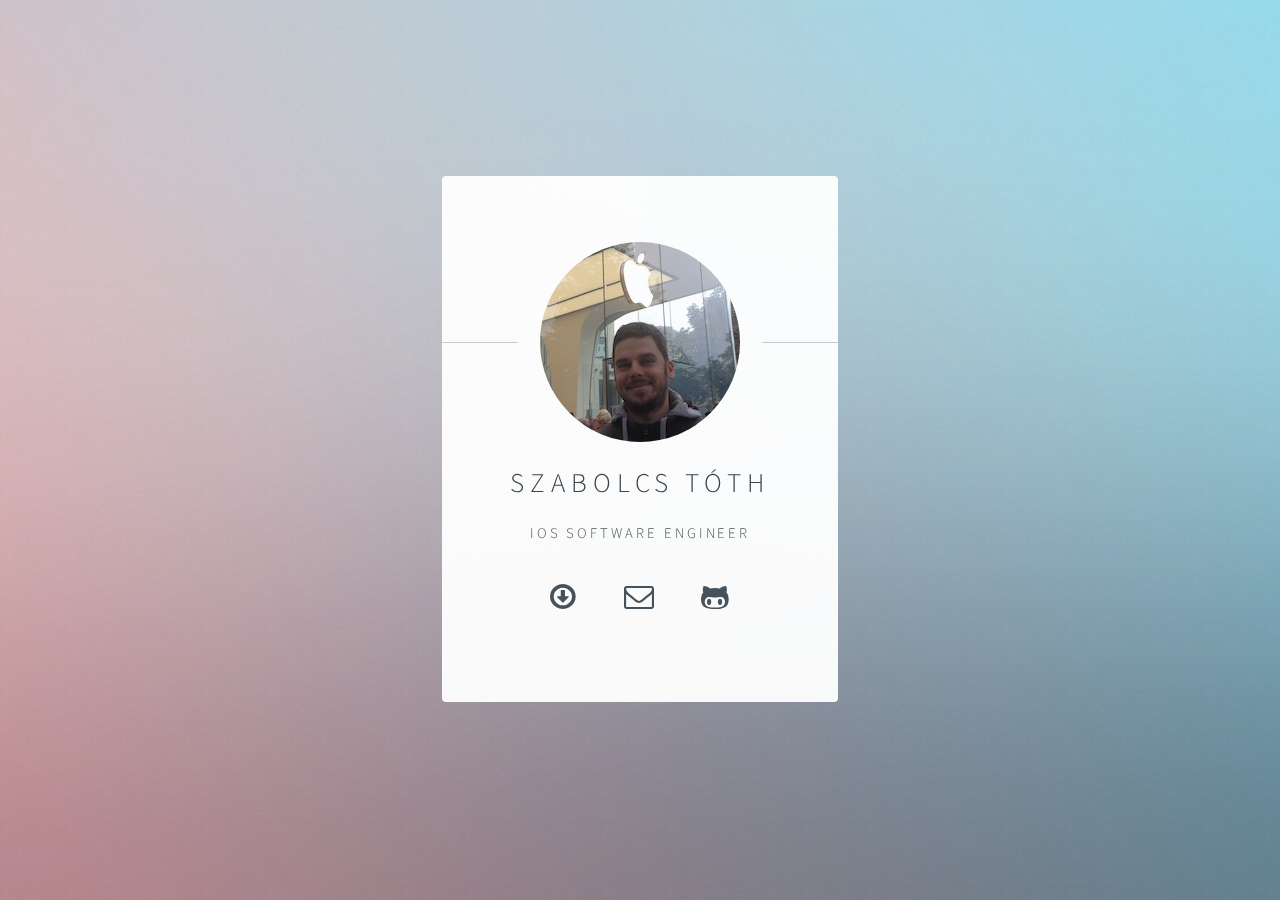
==== index.html @ 15263f45 "First version" ====
<!DOCTYPE HTML>
<html>
	<head>
		<title>Szabolcs Tóth</title>
		<meta charset="utf-8" />
		<meta name="viewport" content="width=device-width, initial-scale=1" />
		<!--[if lte IE 8]><script src="assets/js/html5shiv.js"></script><![endif]-->
		<link rel="stylesheet" href="assets/css/main.css" />
		<!--[if lte IE 9]><link rel="stylesheet" href="assets/css/ie9.css" /><![endif]-->
		<!--[if lte IE 8]><link rel="stylesheet" href="assets/css/ie8.css" /><![endif]-->
		<noscript><link rel="stylesheet" href="assets/css/noscript.css" /></noscript>

		<!-- Scripts -->
		<!-- Google Analytics -->
		<script>
			(function(i,s,o,g,r,a,m){i['GoogleAnalyticsObject']=r;i[r]=i[r]||function(){(i[r].q=i[r].q||[]).push(arguments)},i[r].l=1*new Date();a=s.createElement(o),m=s.getElementsByTagName(o)[0];a.async=1;a.src=g;m.parentNode.insertBefore(a,m)})(window,document,'script','//www.google-analytics.com/analytics.js','ga');

			ga('create', 'UA-47707462-1', 'auto');
			ga('send', 'pageview');
		</script>

		<!-- Event tracking -->
		<script>
			function linkClicked(name) {
  				if (name == 'cv' || name == 'email' || name == 'github') {
  					ga('send', 'event', 'Link', 'click', name);
  				}
			}
		</script>
	</head>
	<body class="is-loading">
		<div id="wrapper">
			<section id="main">
				<header>
					<span class="avatar"><img src="assets/images/avatar.jpg" alt="" /></span>
					<h1>Szabolcs Tóth</h1>
					<p>iOS Software Engineer</p>
				</header>
				<footer>
					<ul class="icons">
						<li><a href="assets/cv/szabolcs_toth.pdf" target="_blank" onclick="linkClicked('cv')" class="fa-arrow-circle-o-down">Download CV</a></li>
						<li><a href="mailto:szasza.toth@gmail.com" target="_blank" onclick="linkClicked('email')" class="fa-envelope-o">Email</a></li>
						<li><a href="https://github.com/sztoth" target="_blank" onclick="linkClicked('github')" class="fa-github-alt">Github</a></li>
					</ul>
				</footer>
				</section>
				<footer id="footer" />
		</div>

		<!--[if lte IE 8]><script src="assets/js/respond.min.js"></script><![endif]-->
		<script>
			if ('addEventListener' in window) {
				window.addEventListener('load', function() { 
					document.body.className = document.body.className.replace(/\bis-loading\b/, ''); 
				});
				document.body.className += (navigator.userAgent.match(/(MSIE|rv:11\.0)/) ? ' is-ie' : '');
			}
		</script>
	</body>
</html>
---- assets/css/main.css ----
@charset "UTF-8";@import url(font-awesome.min.css);@import url(http://fonts.googleapis.com/css?family=Source+Sans+Pro:300);body,html{height:100%}article,aside,body:after,details,figcaption,figure,footer,header,hgroup,menu,nav,section{display:block}body,body:after{background-color:#fff}.icon,a,ul.icons li a{text-decoration:none}#footer,#main,ul.actions,ul.icons{cursor:default}#footer,#main,ul.icons li a{text-align:center}#main .avatar:before,#wrapper:before,body:after{content:''}a,abbr,acronym,address,applet,article,aside,audio,b,big,blockquote,body,canvas,caption,center,cite,code,dd,del,details,dfn,div,dl,dt,em,embed,fieldset,figcaption,figure,footer,form,h1,h2,h3,h4,h5,h6,header,hgroup,html,i,iframe,img,ins,kbd,label,legend,li,mark,menu,nav,object,ol,output,p,pre,q,ruby,s,samp,section,small,span,strike,strong,sub,summary,sup,table,tbody,td,tfoot,th,thead,time,tr,tt,u,ul,var,video{margin:0;padding:0;border:0;font:inherit;vertical-align:baseline}ol,p,ul{margin:0 0 1.5em}blockquote,q{quotes:none}blockquote:after,blockquote:before,q:after,q:before{content:'';content:none}table{border-collapse:collapse;border-spacing:0}body{-webkit-text-size-adjust:none;background-image:url(../images/overlay.png),-moz-linear-gradient(60deg,rgba(255,165,150,.5) 5%,rgba(0,228,255,.35)),url(../images/bg.jpg);background-image:url(../images/overlay.png),-webkit-linear-gradient(60deg,rgba(255,165,150,.5) 5%,rgba(0,228,255,.35)),url(../images/bg.jpg);background-image:url(../images/overlay.png),-ms-linear-gradient(60deg,rgba(255,165,150,.5) 5%,rgba(0,228,255,.35)),url(../images/bg.jpg);background-image:url(../images/overlay.png),linear-gradient(60deg,rgba(255,165,150,.5) 5%,rgba(0,228,255,.35)),url(../images/bg.jpg);background-repeat:repeat,no-repeat,no-repeat;background-size:100px 100px,cover,cover;background-position:top left,center center,bottom center;background-attachment:fixed,fixed,fixed}*,:after,:before{-moz-box-sizing:border-box;-webkit-box-sizing:border-box;box-sizing:border-box}body.is-loading *,body.is-loading :after,body.is-loading :before{-moz-animation:none!important;-webkit-animation:none!important;-ms-animation:none!important;animation:none!important;-moz-transition:none!important;-webkit-transition:none!important;-ms-transition:none!important;transition:none!important}body:after{position:fixed;top:0;left:0;width:100%;height:inherit;opacity:0;z-index:1;background-image:url(../images/overlay.png),-moz-linear-gradient(60deg,rgba(255,165,150,.5) 5%,rgba(0,228,255,.35));background-image:url(../images/overlay.png),-webkit-linear-gradient(60deg,rgba(255,165,150,.5) 5%,rgba(0,228,255,.35));background-image:url(../images/overlay.png),-ms-linear-gradient(60deg,rgba(255,165,150,.5) 5%,rgba(0,228,255,.35));background-image:url(../images/overlay.png),linear-gradient(60deg,rgba(255,165,150,.5) 5%,rgba(0,228,255,.35));background-repeat:repeat,no-repeat;background-size:100px 100px,cover;background-position:top left,center center;-moz-transition:opacity 1.75s ease-out;-webkit-transition:opacity 1.75s ease-out;-ms-transition:opacity 1.75s ease-out;transition:opacity 1.75s ease-out}body.is-loading:after{opacity:1}body,input,select,textarea{color:#414f57;font-family:"Source Sans Pro",Helvetica,sans-serif;font-size:14pt;font-weight:300;line-height:2;letter-spacing:.2em;text-transform:uppercase}@media screen and (max-width:1680px){body,input,select,textarea{font-size:11pt}}@media screen and (max-width:480px){body,html{min-width:320px}body,input,select,textarea{font-size:10pt;line-height:1.75}}a{-moz-transition:color .2s ease,border-color .2s ease;-webkit-transition:color .2s ease,border-color .2s ease;-ms-transition:color .2s ease,border-color .2s ease;transition:color .2s ease,border-color .2s ease;color:inherit}a:before{-moz-transition:color .2s ease,text-shadow .2s ease;-webkit-transition:color .2s ease,text-shadow .2s ease;-ms-transition:color .2s ease,text-shadow .2s ease;transition:color .2s ease,text-shadow .2s ease}a:hover{color:#ff7496}b,strong{color:#313f47}em,i{font-style:italic}.icon:before,ul.icons li a:before{-moz-osx-font-smoothing:grayscale;-webkit-font-smoothing:antialiased;font-family:FontAwesome;font-style:normal;font-weight:400;text-transform:none!important}h1,h2,h3,h4,h5,h6{color:#313f47;line-height:1.5;margin:0 0 .75em}h1 a,h2 a,h3 a,h4 a,h5 a,h6 a{color:inherit;text-decoration:none}h1{font-size:1.85em;letter-spacing:.22em;margin:0 0 .525em}h2{font-size:1.25em}h3,h4,h5,h6{font-size:1em}@media screen and (max-width:480px){h1{font-size:1.65em}}sub,sup{font-size:.8em;position:relative}sub{top:.5em}sup{top:-.5em}hr{border:0;border-bottom:solid 1px #c8cccf;margin:3em 0}.icon{position:relative;border-bottom:none}.icon>.label{display:none}ol{list-style:decimal;padding-left:1.25em}ol li{padding-left:.25em}ul{list-style:disc;padding-left:1em}ul.actions,ul.alt,ul.icons{list-style:none}ul li{padding-left:.5em}ul.alt{padding-left:0}ul.alt li{border-top:solid 1px #c8cccf;padding:.5em 0}ul.alt li:first-child{border-top:0;padding-top:0}ul.icons{padding-left:0;margin-top:-.675em}ul.icons li{display:inline-block;padding:.675em .5em}ul.icons li a{position:relative;display:block;width:3.75em;height:3.75em;line-height:3.75em;overflow:hidden;text-indent:3.75em;white-space:nowrap}ul.icons li a:before{position:absolute;top:0;left:0;width:inherit;height:inherit;font-size:1.85rem;line-height:inherit;text-align:center;text-indent:0}ul.icons li a:hover:before{border-color:#ff7496}ul.actions{padding-left:0}ul.actions li{display:inline-block;padding:0 .75em 0 0;vertical-align:middle}ul.actions li:last-child{padding-right:0}dl{margin:0 0 1.5em}dl dt{display:block;margin:0 0 .75em}dl dd{margin-left:1.5em}#main{position:relative;max-width:100%;min-width:27em;padding:4.5em 3em 3em;background:#fff;border-radius:4px;opacity:.95;-moz-transform-origin:50% 50%;-webkit-transform-origin:50% 50%;-ms-transform-origin:50% 50%;transform-origin:50% 50%;-moz-transform:rotateX(0);-webkit-transform:rotateX(0);-ms-transform:rotateX(0);transform:rotateX(0);-moz-transition:opacity 1s ease,-moz-transform 1s ease;-webkit-transition:opacity 1s ease,-webkit-transform 1s ease;-ms-transition:opacity 1s ease,-ms-transform 1s ease;transition:opacity 1s ease,transform 1s ease}#main .avatar{position:relative;display:block;margin-bottom:1.5em}#main .avatar img{display:block;margin:0 auto;border-radius:100%;box-shadow:0 0 0 1.5em #fff}#main .avatar:before{display:block;position:absolute;top:50%;left:-3em;width:calc(100% + 6em);height:1px;z-index:-1;background:#c8cccf}@media screen and (max-width:480px){ul.icons li a:before{font-size:1.5rem}#main{min-width:0;width:100%;padding:4em 2em 2.5em}#main .avatar:before{left:-2em;width:calc(100% + 4em)}}body.is-loading #main{opacity:0;-moz-transform:rotateX(15deg);-webkit-transform:rotateX(15deg);-ms-transform:rotateX(15deg);transform:rotateX(15deg)}#footer{-moz-align-self:-moz-flex-end;-webkit-align-self:-webkit-flex-end;-ms-align-self:-ms-flex-end;align-self:flex-end;width:100%;padding:1.5em 0 0;color:rgba(255,255,255,.75)}#footer .copyright{margin:0;padding:0;font-size:.9em;list-style:none}#footer .copyright li{display:inline-block;margin:0 0 0 .45em;padding:0 0 0 .85em;border-left:solid 1px rgba(255,255,255,.5);line-height:1}#footer .copyright li:first-child{border-left:0}#wrapper{display:-moz-flex;display:-webkit-flex;display:-ms-flex;display:flex;-moz-align-items:center;-webkit-align-items:center;-ms-align-items:center;align-items:center;-moz-justify-content:space-between;-webkit-justify-content:space-between;-ms-justify-content:space-between;justify-content:space-between;-moz-flex-direction:column;-webkit-flex-direction:column;-ms-flex-direction:column;flex-direction:column;-moz-perspective:1000px;-webkit-perspective:1000px;-ms-perspective:1000px;perspective:1000px;position:relative;min-height:100%;padding:1.5em;z-index:2}#wrapper>*{z-index:1}#wrapper:before{display:block}@media screen and (max-width:360px){#wrapper{padding:.75em}}body.is-ie #wrapper{height:100%}
---- assets/css/ie9.css ----
body{background-image:url(../../images/bg.jpg);background-repeat:no-repeat;background-size:cover;background-position:bottom center;background-attachment:fixed}body:after{display:none}ul.icons li a:before{color:#c8cccf}ul.icons li a:hover:before{color:#ff7496}#wrapper{text-align:center}#main{display:inline-block}
---- assets/css/ie8.css ----
#main,#main .avatar img,ul.icons li a{-ms-behavior:url(assets/js/PIE.htc)}ul.icons li a:before{text-align:center;font-size:26px}#footer{color:#fff}#footer .copyright li{border-left:solid 1px #fff}
---- assets/css/noscript.css ----
body:after{display:none}#main{-moz-transform:none!important;-webkit-transform:none!important;-ms-transform:none!important;transform:none!important;opacity:1!important}
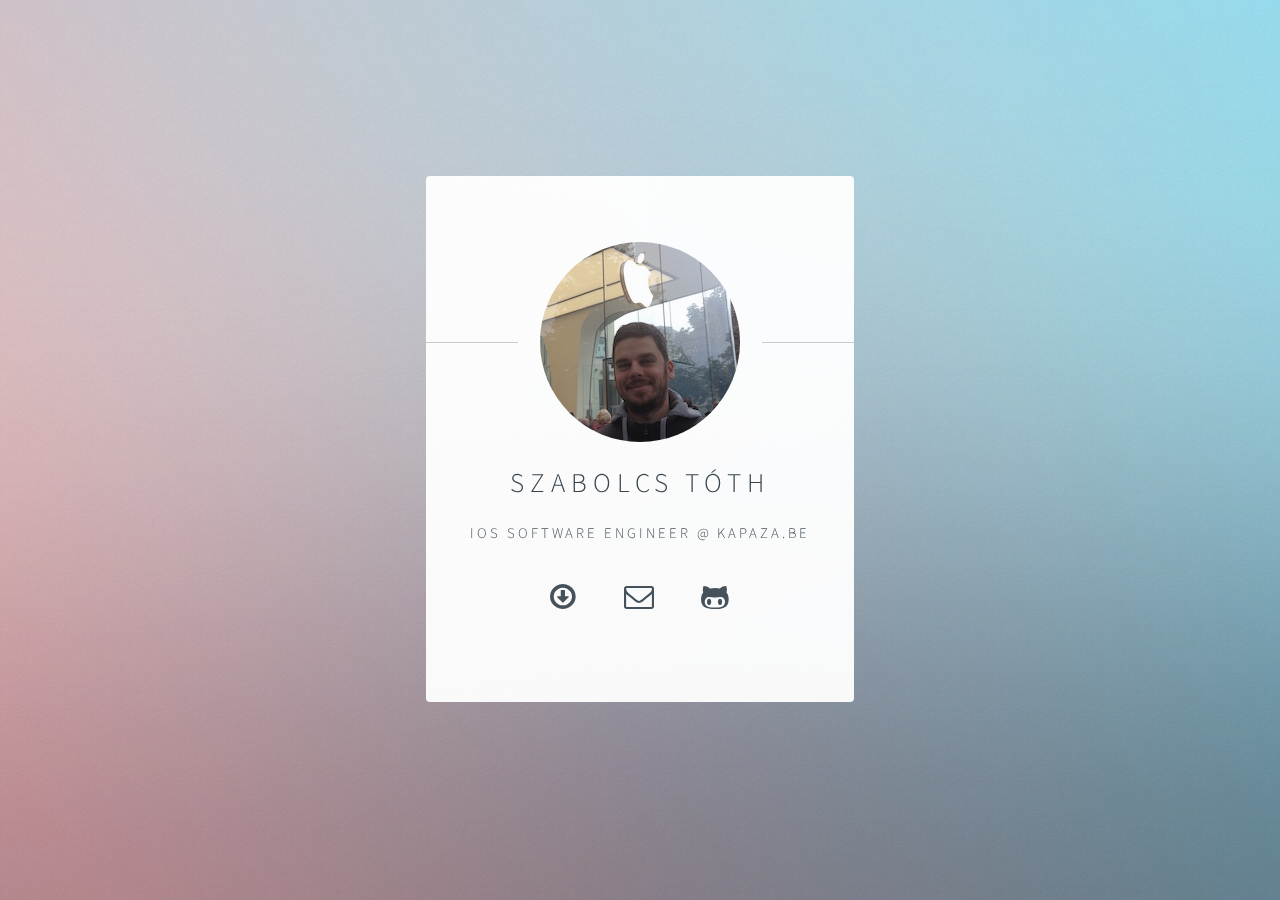
==== commit ace741f8: "Removed https rule" ====
--- a/index.html
+++ b/index.html
@@ -10,12 +10,11 @@
 		<!--[if lte IE 8]><link rel="stylesheet" href="assets/css/ie8.css" /><![endif]-->
 		<noscript><link rel="stylesheet" href="assets/css/noscript.css" /></noscript>
 
-		<!-- Scripts -->
 		<!-- Google Analytics -->
 		<script>
 			(function(i,s,o,g,r,a,m){i['GoogleAnalyticsObject']=r;i[r]=i[r]||function(){(i[r].q=i[r].q||[]).push(arguments)},i[r].l=1*new Date();a=s.createElement(o),m=s.getElementsByTagName(o)[0];a.async=1;a.src=g;m.parentNode.insertBefore(a,m)})(window,document,'script','//www.google-analytics.com/analytics.js','ga');
 
-			ga('create', 'UA-47707462-1', 'auto');
+			ga('create', 'UA-72224453-1', 'auto');
 			ga('send', 'pageview');
 		</script>
 
@@ -34,12 +33,12 @@
 				<header>
 					<span class="avatar"><img src="assets/images/avatar.jpg" alt="" /></span>
 					<h1>Szabolcs Tóth</h1>
-					<p>iOS Software Engineer</p>
+					<p>iOS Software Engineer @ Kapaza.be</p>
 				</header>
 				<footer>
 					<ul class="icons">
 						<li><a href="assets/cv/szabolcs_toth.pdf" target="_blank" onclick="linkClicked('cv')" class="fa-arrow-circle-o-down">Download CV</a></li>
-						<li><a href="mailto:szasza.toth@gmail.com" target="_blank" onclick="linkClicked('email')" class="fa-envelope-o">Email</a></li>
+						<li><a href="mailto:szasza.toth@gmail.com" onclick="linkClicked('email')" class="fa-envelope-o">Email</a></li>
 						<li><a href="https://github.com/sztoth" target="_blank" onclick="linkClicked('github')" class="fa-github-alt">Github</a></li>
 					</ul>
 				</footer>
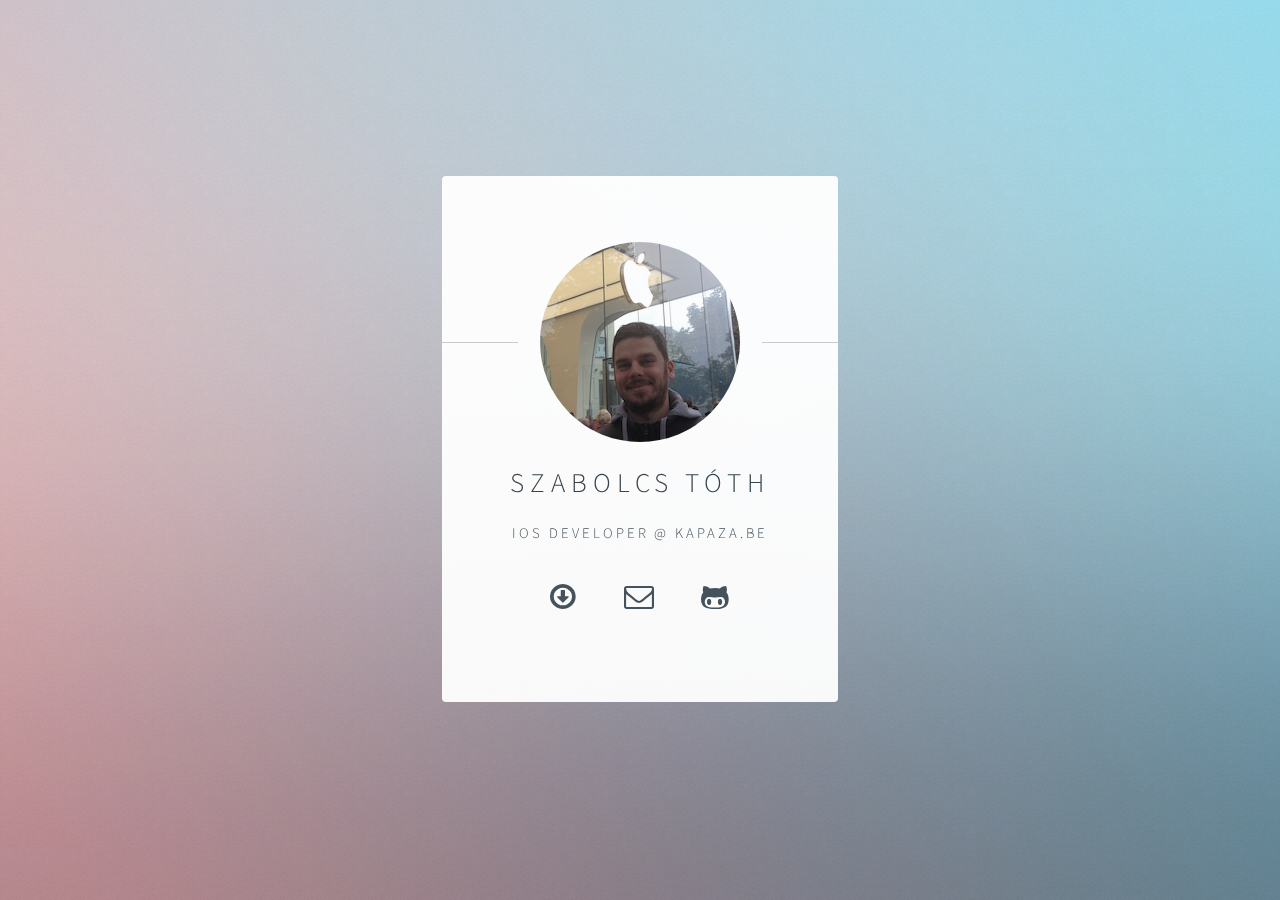
==== commit d1adac96: "Changed title" ====
--- a/index.html
+++ b/index.html
@@ -33,7 +33,7 @@
 				<header>
 					<span class="avatar"><img src="assets/images/avatar.jpg" alt="" /></span>
 					<h1>Szabolcs Tóth</h1>
-					<p>iOS Software Engineer @ Kapaza.be</p>
+					<p>iOS Developer @ Kapaza.be</p>
 				</header>
 				<footer>
 					<ul class="icons">
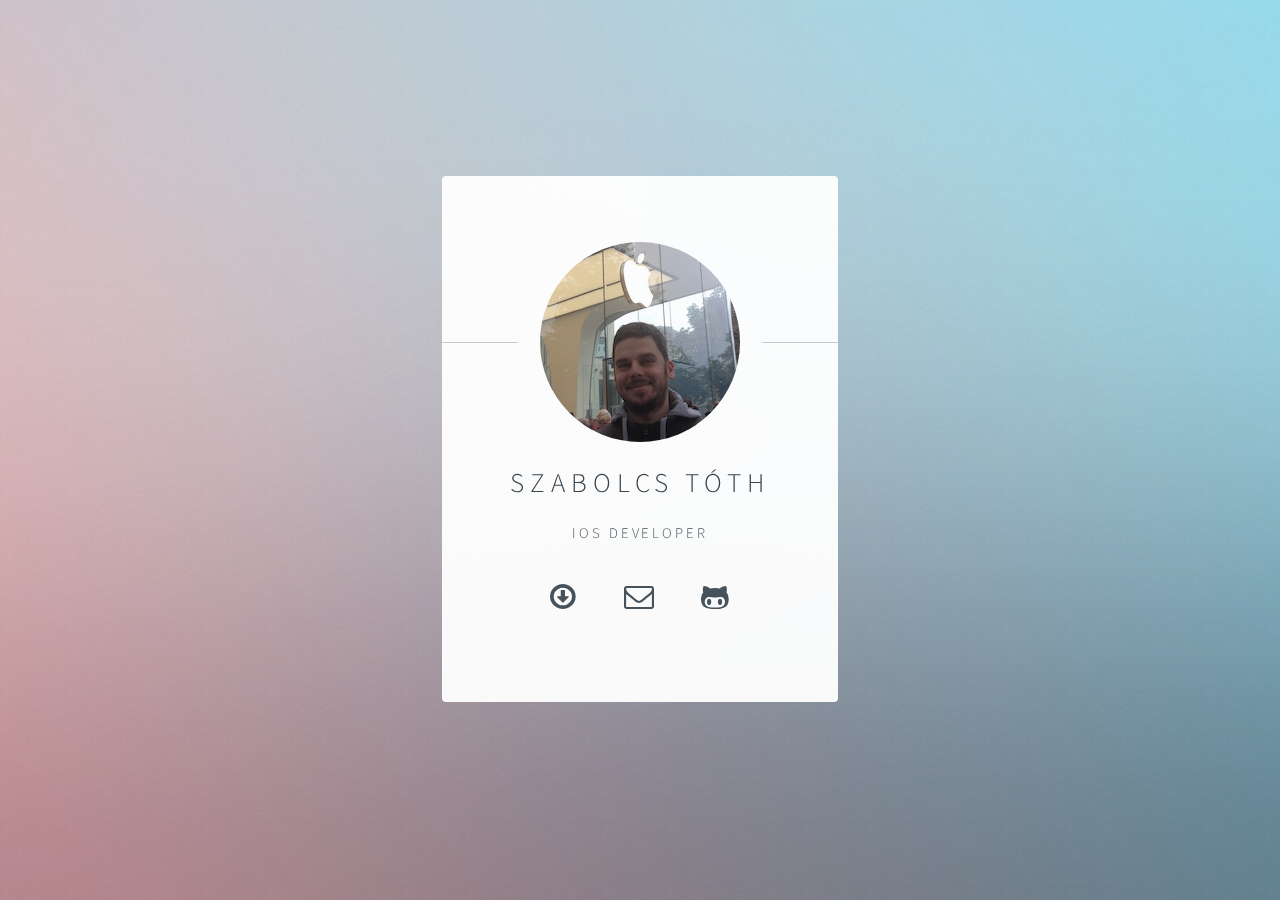
==== commit 20b92f84: "Updated CV and site" ====
--- a/index.html
+++ b/index.html
@@ -33,11 +33,11 @@
 				<header>
 					<span class="avatar"><img src="assets/images/avatar.jpg" alt="" /></span>
 					<h1>Szabolcs Tóth</h1>
-					<p>iOS Developer @ Kapaza.be</p>
+					<p>iOS Developer</p>
 				</header>
 				<footer>
 					<ul class="icons">
-						<li><a href="assets/cv/szabolcs_toth.pdf" target="_blank" onclick="linkClicked('cv')" class="fa-arrow-circle-o-down">Download CV</a></li>
+						<li><a href="assets/cv/szabolcs_toth_cv.pdf" target="_blank" onclick="linkClicked('cv')" class="fa-arrow-circle-o-down">Download CV</a></li>
 						<li><a href="mailto:szasza.toth@gmail.com" onclick="linkClicked('email')" class="fa-envelope-o">Email</a></li>
 						<li><a href="https://github.com/sztoth" target="_blank" onclick="linkClicked('github')" class="fa-github-alt">Github</a></li>
 					</ul>
